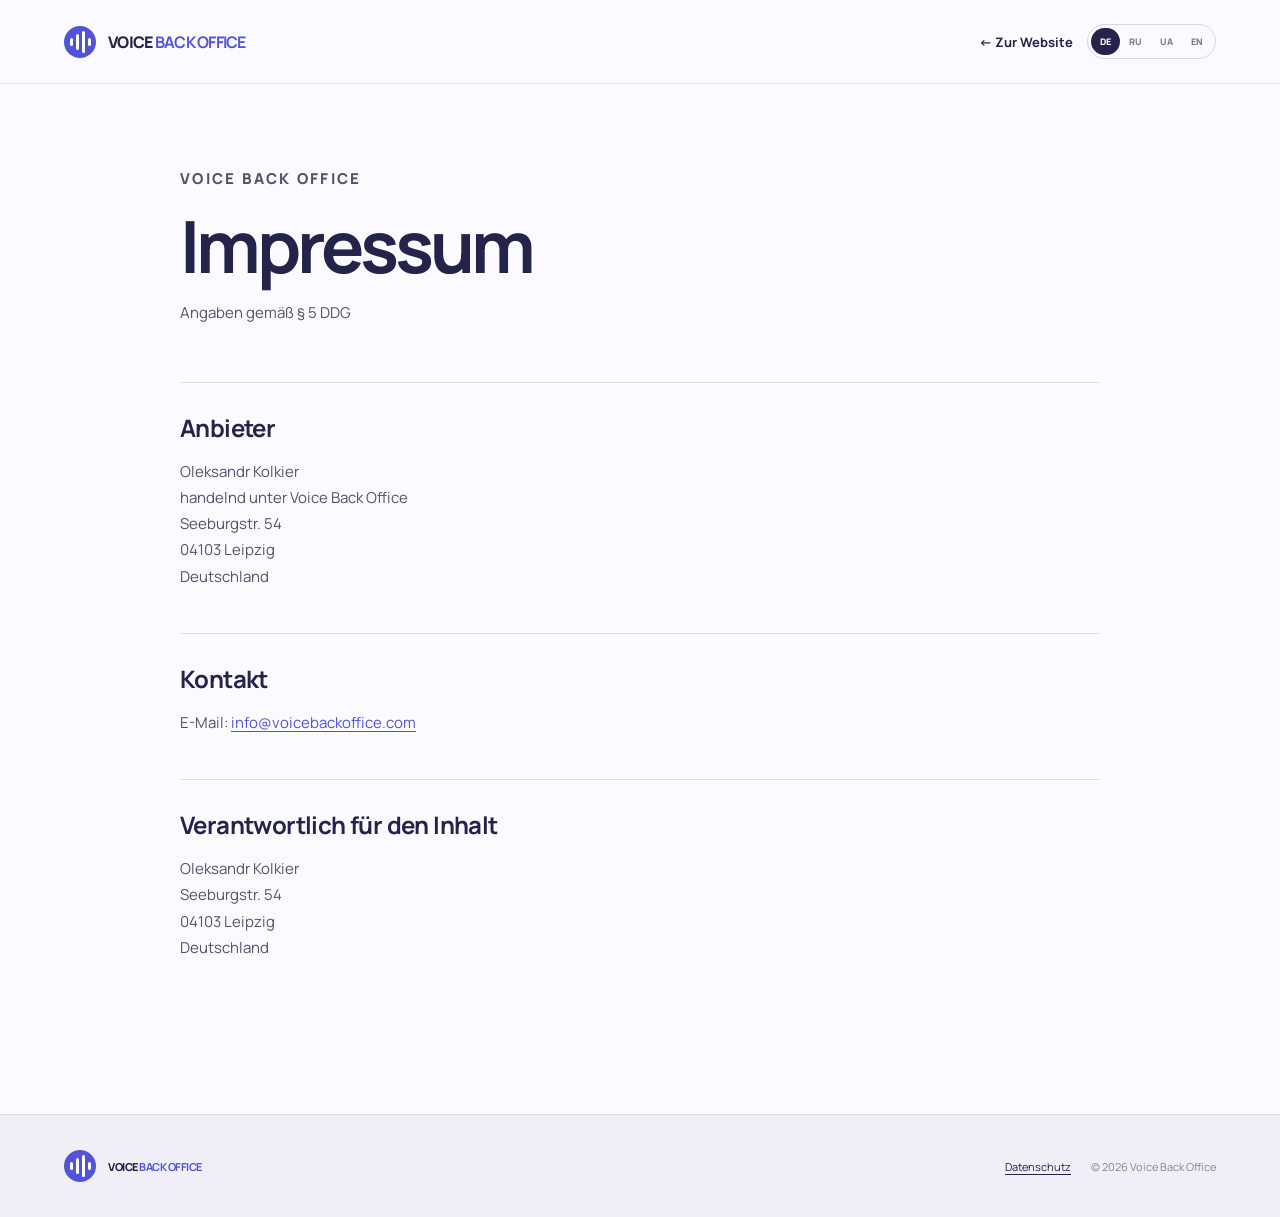
==== imprint.html @ 75370f2d "Add legal notice and owner address" ====
<!doctype html>
<html lang="de">
<head>
  <meta charset="UTF-8"><meta name="viewport" content="width=device-width, initial-scale=1.0">
  <meta name="description" content="Impressum von Voice Back Office"><title>Impressum — Voice Back Office</title>
  <link rel="stylesheet" href="styles.css"><link rel="stylesheet" href="language.css"><link rel="stylesheet" href="privacy.css">
</head>
<body class="privacy-page">
  <header class="header privacy-header"><a class="logo" href="index.html"><span class="logo-mark" aria-hidden="true"><i></i><i></i><i></i><i></i></span><span>VOICE <b>BACK OFFICE</b></span></a><div class="header-tools"><a class="privacy-back" href="index.html" data-copy="back">← Zur Website</a><nav class="language-switcher" aria-label="Sprache wählen"><button type="button" data-lang="de">DE</button><button type="button" data-lang="ru">RU</button><button type="button" data-lang="uk">UA</button><button type="button" data-lang="en">EN</button></nav></div></header>
  <main class="privacy-main">
    <article data-language="de">
      <p class="privacy-kicker">Voice Back Office</p><h1>Impressum</h1><p class="privacy-updated">Angaben gemäß § 5 DDG</p>
      <section><h2>Anbieter</h2><p>Oleksandr Kolkier<br>handelnd unter Voice Back Office<br>Seeburgstr. 54<br>04103 Leipzig<br>Deutschland</p></section>
      <section><h2>Kontakt</h2><p>E-Mail: <a href="mailto:info@voicebackoffice.com">info@voicebackoffice.com</a></p></section>
      <section><h2>Verantwortlich für den Inhalt</h2><p>Oleksandr Kolkier<br>Seeburgstr. 54<br>04103 Leipzig<br>Deutschland</p></section>
    </article>
    <article data-language="ru" hidden>
      <p class="privacy-kicker">Voice Back Office</p><h1>Выходные данные</h1><p class="privacy-updated">Информация о владельце сайта</p>
      <section><h2>Владелец</h2><p>Oleksandr Kolkier<br>работающий под названием Voice Back Office<br>Seeburgstr. 54<br>04103 Leipzig<br>Германия</p></section>
      <section><h2>Контакт</h2><p>Электронная почта: <a href="mailto:info@voicebackoffice.com">info@voicebackoffice.com</a></p></section>
      <section><h2>Ответственный за содержание</h2><p>Oleksandr Kolkier<br>Seeburgstr. 54<br>04103 Leipzig<br>Германия</p></section>
    </article>
    <article data-language="uk" hidden>
      <p class="privacy-kicker">Voice Back Office</p><h1>Вихідні дані</h1><p class="privacy-updated">Інформація про власника сайту</p>
      <section><h2>Власник</h2><p>Oleksandr Kolkier<br>який діє під назвою Voice Back Office<br>Seeburgstr. 54<br>04103 Leipzig<br>Німеччина</p></section>
      <section><h2>Контакт</h2><p>Електронна пошта: <a href="mailto:info@voicebackoffice.com">info@voicebackoffice.com</a></p></section>
      <section><h2>Відповідальний за зміст</h2><p>Oleksandr Kolkier<br>Seeburgstr. 54<br>04103 Leipzig<br>Німеччина</p></section>
    </article>
    <article data-language="en" hidden>
      <p class="privacy-kicker">Voice Back Office</p><h1>Legal notice</h1><p class="privacy-updated">Provider information</p>
      <section><h2>Provider</h2><p>Oleksandr Kolkier<br>trading as Voice Back Office<br>Seeburgstr. 54<br>04103 Leipzig<br>Germany</p></section>
      <section><h2>Contact</h2><p>Email: <a href="mailto:info@voicebackoffice.com">info@voicebackoffice.com</a></p></section>
      <section><h2>Responsible for content</h2><p>Oleksandr Kolkier<br>Seeburgstr. 54<br>04103 Leipzig<br>Germany</p></section>
    </article>
  </main>
  <footer><a class="logo" href="index.html"><span class="logo-mark"><i></i><i></i><i></i><i></i></span><span>VOICE <b>BACK OFFICE</b></span></a><nav class="footer-links"><a href="privacy.html?lang=de">Datenschutz</a><span>© 2026 Voice Back Office</span></nav></footer>
  <script src="imprint.js"></script>
</body>
</html>
---- styles.css ----
@font-face{font-family:Manrope;font-style:normal;font-weight:400;font-display:swap;src:url('assets/manrope-400.ttf') format('truetype')}@font-face{font-family:Manrope;font-style:normal;font-weight:500;font-display:swap;src:url('assets/manrope-500.ttf') format('truetype')}@font-face{font-family:Manrope;font-style:normal;font-weight:600;font-display:swap;src:url('assets/manrope-600.ttf') format('truetype')}@font-face{font-family:Manrope;font-style:normal;font-weight:700;font-display:swap;src:url('assets/manrope-700.ttf') format('truetype')}@font-face{font-family:Manrope;font-style:normal;font-weight:800;font-display:swap;src:url('assets/manrope-800.ttf') format('truetype')}:root{--ink:#101117;--paper:#f5f2ec;--lime:#caff3d;--violet:#7457ff;--muted:#686971;--line:rgba(16,17,23,.12)}
*{box-sizing:border-box}html{scroll-behavior:smooth}body{margin:0;font-family:Manrope,Arial,sans-serif;background:var(--paper);color:var(--ink)}a{color:inherit;text-decoration:none}.header{height:84px;padding:0 max(5vw,28px);display:flex;align-items:center;justify-content:space-between;background:#11121a;color:#fff;border-bottom:1px solid rgba(255,255,255,.1);position:relative;z-index:10}.logo{display:flex;align-items:center;gap:12px;font-weight:800;letter-spacing:-.03em}.logo b{color:var(--lime)}.logo-mark{width:32px;height:32px;display:flex;align-items:center;justify-content:center;gap:3px;background:var(--lime);border-radius:50%}.logo-mark i{display:block;width:3px;background:#11121a;border-radius:4px}.logo-mark i:nth-child(1),.logo-mark i:nth-child(4){height:8px}.logo-mark i:nth-child(2){height:16px}.logo-mark i:nth-child(3){height:22px}.header-cta{padding:11px 18px;border:1px solid rgba(255,255,255,.32);border-radius:100px;font-size:13px;font-weight:700}.header-cta span{color:var(--lime);margin-left:7px}.hero{min-height:720px;background:#11121a;color:#fff;padding:90px max(6vw,32px);display:grid;grid-template-columns:1.1fr .9fr;gap:8vw;align-items:center;position:relative;overflow:hidden}.hero-copy,.voice-card{position:relative;z-index:2}.eyebrow{display:flex;align-items:center;gap:10px;text-transform:uppercase;letter-spacing:.16em;font-size:11px;font-weight:800;color:#d6d6dc;margin-bottom:28px}.eyebrow span{width:8px;height:8px;background:var(--lime);border-radius:50%;box-shadow:0 0 16px var(--lime)}.eyebrow.dark{color:#6b6c72}.hero h1,.section h2,.demo h2{font-size:clamp(46px,5.2vw,78px);line-height:.99;letter-spacing:-.065em;margin:0;font-weight:700}.hero h1 em,.section h2 em,.demo h2 em{font-style:normal;color:var(--lime)}.hero-lead{font-size:18px;line-height:1.65;color:#b6b7bd;max-width:610px;margin:28px 0}.hero-actions{display:flex;align-items:center;gap:28px}.button{display:inline-flex;align-items:center;justify-content:space-between;gap:25px;padding:17px 21px;border-radius:6px;font:700 14px Manrope;border:0;cursor:pointer}.button-primary{background:var(--lime);color:#11121a;box-shadow:0 8px 30px rgba(202,255,61,.16)}.button span{font-size:20px}.text-link{font-size:13px;color:#d2d2d7;border-bottom:1px solid #606169;padding:10px 0}.text-link span{color:var(--lime);margin-left:7px}.hero-proof{display:flex;align-items:center;margin-top:48px}.avatars{display:flex;margin-right:15px}.avatars span{width:34px;height:34px;border-radius:50%;display:grid;place-items:center;background:#7457ff;border:2px solid #11121a;font-size:9px;font-weight:800;margin-left:-8px}.avatars span:first-child{margin:0;background:#eb896c}.avatars span:nth-child(2){background:#5ab7a5}.avatars span:nth-child(3){background:#eac65f}.avatars span:last-child{background:#2d2e38}.hero-proof p{font-size:10px;line-height:1.5;color:#909198;margin:0}.hero-proof b{font-size:11px;color:#fff}.hero-glow{position:absolute;border-radius:50%;filter:blur(110px);opacity:.22}.hero-glow.one{width:460px;height:460px;background:#7457ff;right:-120px;top:-100px}.hero-glow.two{width:220px;height:220px;background:#caff3d;left:35%;bottom:-180px}.voice-card{max-width:510px;justify-self:end;background:linear-gradient(145deg,rgba(255,255,255,.09),rgba(255,255,255,.025));border:1px solid rgba(255,255,255,.14);border-radius:22px;padding:26px 32px 28px;text-align:center;box-shadow:0 40px 90px rgba(0,0,0,.35);backdrop-filter:blur(20px)}.call-top{font-size:9px;letter-spacing:.15em;text-align:left;color:#a9aab1}.live-dot{display:inline-block;width:7px;height:7px;border-radius:50%;background:#ff5d5d;margin-right:7px;box-shadow:0 0 8px #ff5d5d}.call-time{float:right;color:#fff;letter-spacing:.08em}.assistant-orb{width:116px;height:116px;border-radius:50%;display:grid;place-items:center;margin:24px auto 16px;background:radial-gradient(circle,rgba(202,255,61,.3),rgba(116,87,255,.1) 50%,transparent 70%);animation:pulse 3s ease-in-out infinite}.orb-core{width:70px;height:70px;border-radius:50%;background:conic-gradient(from 30deg,var(--lime),#6dffbd,var(--violet),var(--lime));filter:saturate(1.2);box-shadow:0 0 35px rgba(202,255,61,.35)}.voice-card h2{font-size:18px;margin:0}.voice-card>p{font-size:11px;color:#8e8f97;margin:6px}.wave{height:48px;display:flex;align-items:center;justify-content:center;gap:5px;margin:12px 0}.wave i{width:3px;height:10px;background:var(--lime);border-radius:4px;animation:wave 1.2s ease-in-out infinite}.wave i:nth-child(3n){animation-delay:.2s;height:28px}.wave i:nth-child(4n){animation-delay:.4s;height:18px}.wave i:nth-child(5n){animation-delay:.1s;height:35px}.dialogue{background:rgba(255,255,255,.07);border-radius:9px;padding:14px;text-align:left;display:flex;gap:10px}.dialogue span{background:var(--lime);color:#11121a;width:24px;height:24px;display:grid;place-items:center;border-radius:50%;font-size:8px;font-weight:800;flex:0 0 auto}.dialogue p{font-size:11px;line-height:1.5;margin:0;color:#d7d7da}.call-stats{display:grid;grid-template-columns:repeat(3,1fr);gap:10px;margin-top:20px}.call-stats div{border-right:1px solid rgba(255,255,255,.1)}.call-stats div:last-child{border:0}.call-stats b,.call-stats small{display:block}.call-stats b{font-size:14px}.call-stats small{font-size:8px;color:#777984;margin-top:3px}.ticker{overflow:hidden;background:var(--lime);padding:15px 0;white-space:nowrap;font-size:11px;font-weight:800;text-transform:uppercase;letter-spacing:.12em}.ticker div{word-spacing:18px;min-width:max-content;animation:ticker 24s linear infinite}.ticker span{color:var(--violet)}.section{padding:110px max(6vw,32px)}.section-heading h2{font-size:clamp(38px,4.4vw,66px)}.section-heading h2 em{color:var(--violet)}.problems{background:#f5f2ec}.metrics{display:grid;grid-template-columns:repeat(3,1fr);border-top:1px solid var(--line);margin-top:70px}.metrics article{padding:40px 8vw 10px 0;border-right:1px solid var(--line)}.metrics article+article{padding-left:4vw}.metrics article:last-child{border-right:0}.metrics strong{font-size:56px;letter-spacing:-.06em}.metrics p{color:var(--muted);font-size:13px;line-height:1.7}.how{background:#fff}.centered{text-align:center;max-width:760px;margin:auto}.centered .eyebrow{justify-content:center}.centered>p{color:var(--muted);line-height:1.6}.steps{display:grid;grid-template-columns:repeat(3,1fr);gap:16px;margin-top:65px}.steps article{background:#f5f2ec;padding:28px;min-height:310px;position:relative;border-radius:4px}.step-num{font-size:10px;color:#85868d}.step-icon{width:64px;height:64px;border-radius:50%;background:#11121a;color:var(--lime);display:grid;place-items:center;font-size:26px;margin:45px 0 28px}.steps article:nth-child(2) .step-icon{background:var(--violet);color:#fff}.steps article:nth-child(3) .step-icon{background:var(--lime);color:#11121a}.steps h3{font-size:20px;margin:0 0 12px}.steps p{color:var(--muted);font-size:13px;line-height:1.65;margin:0}.demo{background:#15161d;color:#fff;display:grid;grid-template-columns:.85fr 1.15fr;gap:9vw;align-items:center}.demo h2{font-size:clamp(40px,4.8vw,68px)}.demo-copy>p{color:#a8a9b0;line-height:1.7;margin:25px 0}.demo ul{list-style:none;padding:0}.demo li{font-size:13px;margin:15px 0;color:#d7d7db}.demo li:before{content:'✓';display:inline-grid;place-items:center;width:20px;height:20px;border-radius:50%;background:rgba(202,255,61,.12);color:var(--lime);margin-right:10px}.demo-form{background:#fff;color:#11121a;padding:32px;border-radius:12px}.form-head{display:flex;align-items:flex-end;justify-content:space-between;border-bottom:1px solid var(--line);padding-bottom:22px;margin-bottom:24px}.form-head span{font-size:21px;font-weight:800}.form-head small{font-size:9px;color:#777}.demo-form label{display:block;font-size:10px;font-weight:800;text-transform:uppercase;letter-spacing:.08em;margin-bottom:18px}.demo-form input,.demo-form select{display:block;width:100%;height:50px;border:1px solid #dedee1;background:#f9f9fa;border-radius:4px;padding:0 14px;margin-top:8px;font:500 13px Manrope;outline:none}.demo-form input:focus,.demo-form select:focus{border-color:var(--violet);box-shadow:0 0 0 3px rgba(116,87,255,.1)}.form-row{display:grid;grid-template-columns:1fr 1fr;gap:14px}.consent{display:flex!important;align-items:center;text-transform:none!important;letter-spacing:0!important;color:#777}.consent input{width:16px;height:16px;margin:0 9px 0 0;accent-color:var(--violet)}.submit{width:100%}.form-status{font-size:11px;color:#d74848;margin:10px 0 0;min-height:16px}footer{padding:35px max(5vw,28px);display:flex;align-items:center;justify-content:space-between;background:#0e0f14;color:#fff;border-top:1px solid rgba(255,255,255,.1);font-size:11px}footer p,footer>span{color:#85868d}.success-modal{position:fixed;inset:0;background:rgba(4,5,8,.76);z-index:100;display:grid;place-items:center;padding:20px}.success-modal[hidden]{display:none}.success-card{max-width:420px;background:#fff;border-radius:14px;text-align:center;padding:42px;color:#11121a}.success-icon{width:58px;height:58px;background:var(--lime);border-radius:50%;display:grid;place-items:center;margin:auto;font-size:24px}.success-card h2{font-size:30px}.success-card p{color:var(--muted);line-height:1.6}.success-card button{border:0;background:#11121a;color:#fff;padding:13px 30px;border-radius:5px;font:700 13px Manrope;cursor:pointer}@keyframes wave{0%,100%{transform:scaleY(.45);opacity:.55}50%{transform:scaleY(1.3);opacity:1}}@keyframes pulse{50%{transform:scale(1.06)}}@keyframes ticker{to{transform:translateX(-40%)}}
@media(max-width:900px){.hero{grid-template-columns:1fr;padding-top:65px}.voice-card{justify-self:center;width:min(100%,510px)}.metrics,.steps{grid-template-columns:1fr}.metrics article,.metrics article+article{border-right:0;border-bottom:1px solid var(--line);padding:28px 0}.demo{grid-template-columns:1fr;gap:45px}.header-cta{font-size:0}.header-cta span{font-size:18px;margin:0}}
@media(max-width:560px){.header{height:70px}.hero{padding:56px 20px}.hero h1{font-size:43px}.hero-lead{font-size:15px}.hero-actions{align-items:stretch;flex-direction:column;gap:10px}.button{width:100%}.text-link{text-align:center}.voice-card{padding:20px 16px}.section{padding:78px 20px}.section-heading h2,.demo h2{font-size:40px}.steps article{min-height:280px}.form-row{grid-template-columns:1fr}.demo-form{padding:22px 18px}.form-head{align-items:flex-start;flex-direction:column;gap:7px}footer{align-items:flex-start;flex-direction:column;gap:12px}.metrics strong{font-size:48px}}
---- language.css ----
.header-tools {
  display: flex;
  align-items: center;
  gap: 14px;
}

.language-switcher {
  display: flex;
  padding: 3px;
  border: 1px solid rgba(255, 255, 255, .16);
  border-radius: 100px;
}

.language-switcher button {
  border: 0;
  background: transparent;
  color: #8f9098;
  border-radius: 100px;
  padding: 7px 9px;
  font: 800 9px Manrope, sans-serif;
  cursor: pointer;
}

.language-switcher button.active {
  background: var(--lime);
  color: #11121a;
}

.eyebrow [data-i18n] {
  width: auto;
  height: auto;
  background: none;
  border-radius: 0;
  box-shadow: none;
  line-height: 1.45;
}

.demo-form textarea {
  display: block;
  width: 100%;
  resize: vertical;
  min-height: 92px;
  border: 1px solid #dedee1;
  background: #f9f9fa;
  border-radius: 4px;
  padding: 13px 14px;
  margin-top: 8px;
  font: 500 13px Manrope, sans-serif;
  outline: none;
}

.demo-form textarea:focus {
  border-color: var(--violet);
  box-shadow: 0 0 0 3px rgba(116, 87, 255, .1);
}

.form-honey { display: none !important; }

.consent { align-items: flex-start; line-height: 1.45; }
.consent input { flex: 0 0 auto; margin-top: 1px; }
.consent a { color: var(--ink); text-decoration: underline; text-underline-offset: 2px; }
.footer-links { display: flex; align-items: center; gap: 20px; }
.footer-links a { text-decoration: underline; text-underline-offset: 3px; }
.footer-links span { color: #85868d; }

.task-options {
  border: 0;
  padding: 0;
  margin: 0 0 18px;
}

.task-options legend {
  margin-bottom: 10px;
  font-size: 10px;
  font-weight: 800;
  text-transform: uppercase;
  letter-spacing: .08em;
}

.task-options label {
  display: flex;
  align-items: center;
  min-height: 38px;
  margin: 0 0 7px;
  padding: 8px 11px;
  border: 1px solid #e1e1e4;
  border-radius: 5px;
  background: #f9f9fa;
  font-size: 11px;
  line-height: 1.35;
  text-transform: none;
  letter-spacing: 0;
  cursor: pointer;
}

.task-options label:has(input:checked) {
  border-color: var(--violet);
  background: rgba(116, 87, 255, .07);
}

.task-options input {
  width: 16px;
  height: 16px;
  flex: 0 0 auto;
  margin: 0 9px 0 0;
  accent-color: var(--violet);
}

@media (max-width: 560px) {
  .header { padding-inline: 20px; }
  .header-tools { gap: 7px; }
  .language-switcher button { padding: 6px 7px; }
  html[lang="de"] .hero h1 { font-size: 39px; }
  .footer-links { align-items: flex-start; flex-direction: column; gap: 9px; }
}

/* Voice Back Office — luminous indigo and raspberry pink */
:root {
  --ink: #24234a;
  --paper: #fbfaff;
  --lime: #5253d8;
  --violet: #e74d85;
  --muted: #6f7086;
  --line: rgba(36, 35, 74, .13);
}

body { background: #fbfaff; }

.header {
  background: rgba(251, 250, 255, .97);
  color: var(--ink);
  border-bottom-color: rgba(36, 35, 74, .1);
}

.logo { letter-spacing: -.045em; }
.logo b { color: var(--lime); }
.logo-mark { background: var(--lime); }
.logo-mark i { background: #fff; }

.language-switcher { border-color: rgba(36, 35, 74, .16); }
.language-switcher button { color: #79798e; }
.language-switcher button.active { background: var(--ink); color: #fff; }

.header-cta { border-color: rgba(36, 35, 74, .22); }
.header-cta span { color: var(--violet); }

.hero {
  background: #fbfaff;
  color: var(--ink);
}

.hero h1 em,
.section h2 em,
.demo h2 em { color: var(--violet); }

.hero-lead { color: var(--muted); }
.eyebrow { color: #74748c; }
.eyebrow span:first-child { background: var(--violet); box-shadow: 0 0 16px rgba(231, 77, 133, .34); }
.text-link { color: var(--ink); border-bottom-color: rgba(36, 35, 74, .28); }
.text-link span { color: var(--violet); }

.button-primary {
  background: var(--lime);
  color: #fff;
  box-shadow: 0 10px 30px rgba(82, 83, 216, .24);
}

.hero-proof b { color: var(--ink); }
.hero-proof p { color: var(--muted); }
.avatars span { border-color: #fff; }
.avatars span:first-child { background: #e74d85; color: #fff; }
.avatars span:nth-child(2) { background: #5253d8; color: #fff; }
.avatars span:nth-child(3) { background: #dddfff; color: #393a98; }
.avatars span:last-child { background: #f8dce8; color: #9f315b; }

.hero-glow.one { background: #e74d85; opacity: .13; }
.hero-glow.two { background: #5253d8; opacity: .13; }

.voice-card {
  background: #fffdfb;
  color: var(--ink);
  border-color: rgba(36, 35, 74, .13);
  box-shadow: 0 34px 80px rgba(57, 58, 152, .14);
}
.call-top { color: #73748b; }
.call-time { color: var(--ink); }
.assistant-orb { background: radial-gradient(circle, rgba(82,83,216,.2), rgba(231,77,133,.11) 52%, transparent 70%); }
.orb-core { background: conic-gradient(from 30deg, #5253d8, #9295ff, #e74d85, #5253d8); box-shadow: 0 0 35px rgba(82,83,216,.27); }
.wave i { background: var(--lime); }
.dialogue { background: #f3f2fa; }
.dialogue span { background: var(--violet); color: #fff; }
.dialogue p { color: #484864; }
.call-stats div { border-right-color: rgba(36,35,74,.1); }
.call-stats small { color: #7d7d91; }

.ticker { background: var(--lime); color: #fff; }
.ticker span { color: #ffc4da; }
.problems { background: #fbfaff; }
.how { background: #f3f2fa; }
.steps article { background: #fff; border: 1px solid rgba(36,35,74,.09); }
.step-icon { background: var(--ink); color: #fff; }
.steps article:nth-child(2) .step-icon { background: var(--violet); }
.steps article:nth-child(3) .step-icon { background: var(--lime); color: #fff; }

.demo { background: #fbfaff; color: var(--ink); border-top: 1px solid var(--line); }
.demo-copy > p { color: var(--muted); }
.demo li { color: #4b4b68; }
.demo li:before { background: rgba(82,83,216,.1); color: var(--lime); }
.demo-form { border: 1px solid rgba(36,35,74,.12); box-shadow: 0 26px 70px rgba(57,58,152,.1); }

footer {
  background: #f0eff8;
  color: var(--ink);
  border-top-color: rgba(36,35,74,.1);
}
---- privacy.css ----
.privacy-page{background:#fbfaff;color:var(--ink)}
.privacy-header{position:sticky;top:0}
.privacy-back{font-size:13px;font-weight:700;color:var(--ink)}
.privacy-main{width:min(920px,calc(100% - 40px));margin:0 auto;padding:82px 0 110px}
.privacy-main article[hidden]{display:none}
.privacy-kicker{text-transform:uppercase;letter-spacing:.15em;font-size:11px;font-weight:800;color:var(--violet);margin:0 0 18px}
.privacy-main h1{font-size:clamp(42px,6vw,72px);line-height:1;letter-spacing:-.055em;margin:0 0 18px}
.privacy-updated{color:var(--muted);margin:0 0 55px}
.privacy-summary{font-size:19px;line-height:1.7;padding:28px 30px;background:#f0eff8;border-left:4px solid var(--violet);border-radius:8px;margin-bottom:48px}
.privacy-main section{padding:28px 0;border-top:1px solid var(--line)}
.privacy-main h2{font-size:24px;letter-spacing:-.025em;margin:0 0 14px}
.privacy-main p,.privacy-main li{font-size:15px;line-height:1.75;color:#52536a}
.privacy-main a{color:var(--lime);text-decoration:underline;text-underline-offset:3px}
.privacy-note{padding:18px 20px;border:1px solid rgba(231,77,133,.25);background:#fff6f9;border-radius:8px}
@media(max-width:560px){.privacy-main{padding-top:55px}.privacy-summary{font-size:16px;padding:22px}.privacy-header .logo>span:last-child{display:none}}
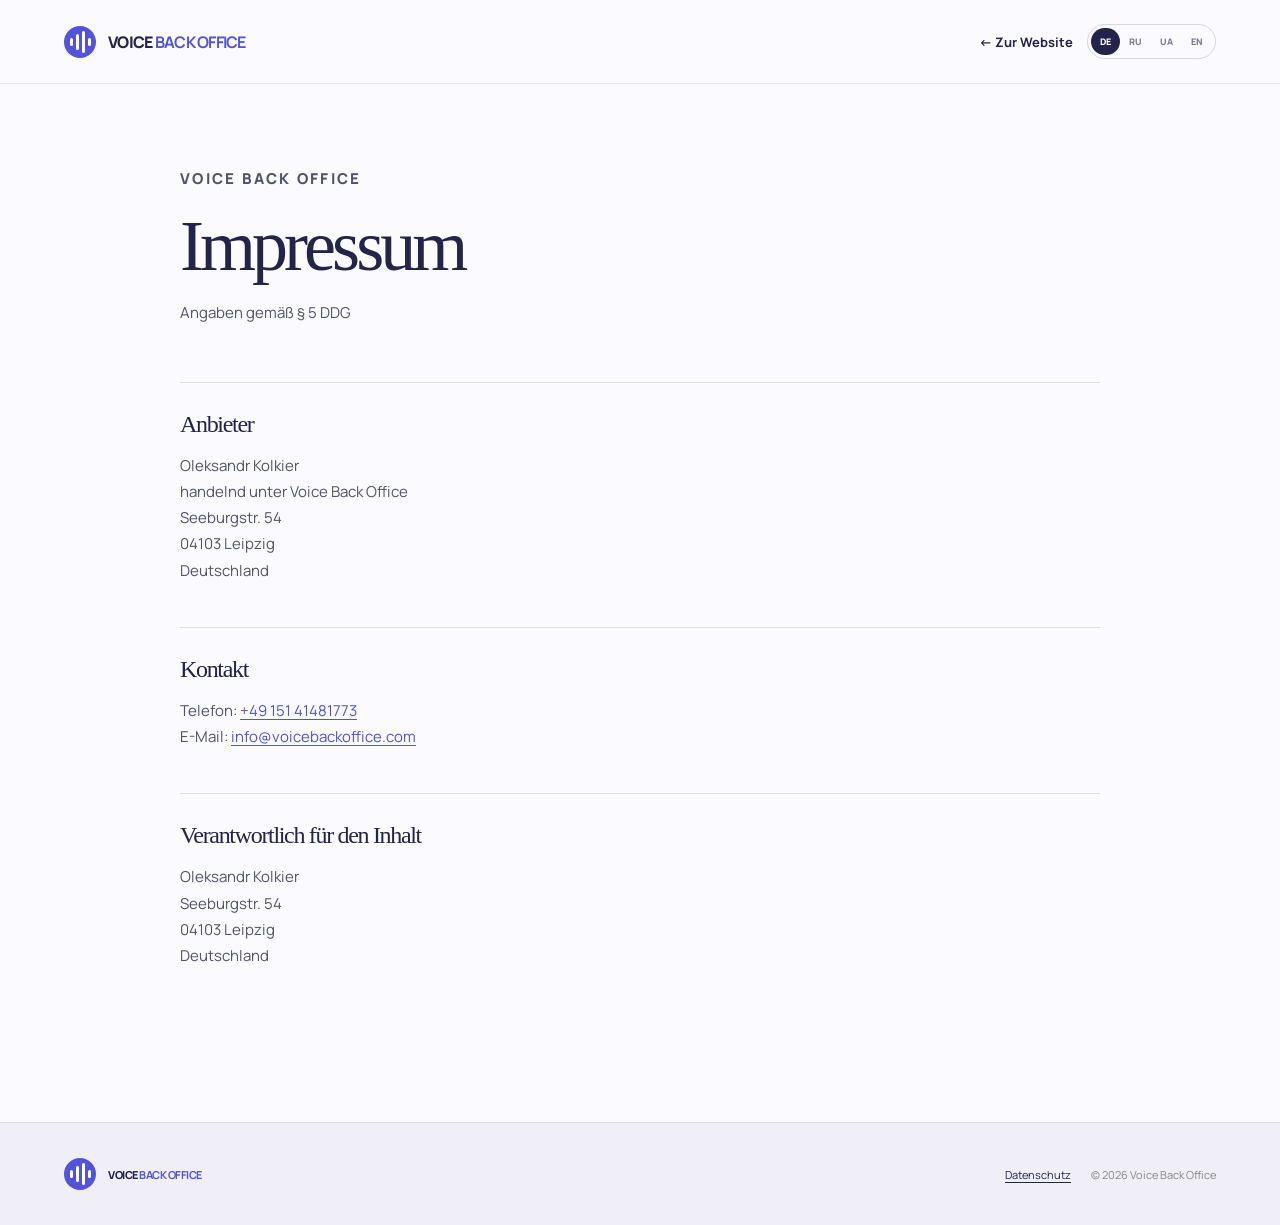
==== commit e4e47f04: "Add contact phone to legal notice" ====
--- a/imprint.html
+++ b/imprint.html
@@ -3,6 +3,7 @@
 <head>
   <meta charset="UTF-8"><meta name="viewport" content="width=device-width, initial-scale=1.0">
   <meta name="description" content="Impressum von Voice Back Office"><title>Impressum — Voice Back Office</title>
+  <link rel="icon" href="assets/favicon.svg" type="image/svg+xml">
   <link rel="stylesheet" href="styles.css"><link rel="stylesheet" href="language.css"><link rel="stylesheet" href="privacy.css">
 </head>
 <body class="privacy-page">
@@ -11,25 +12,25 @@
     <article data-language="de">
       <p class="privacy-kicker">Voice Back Office</p><h1>Impressum</h1><p class="privacy-updated">Angaben gemäß § 5 DDG</p>
       <section><h2>Anbieter</h2><p>Oleksandr Kolkier<br>handelnd unter Voice Back Office<br>Seeburgstr. 54<br>04103 Leipzig<br>Deutschland</p></section>
-      <section><h2>Kontakt</h2><p>E-Mail: <a href="mailto:info@voicebackoffice.com">info@voicebackoffice.com</a></p></section>
+      <section><h2>Kontakt</h2><p>Telefon: <a href="tel:+4915141481773">+49 151 41481773</a><br>E-Mail: <a href="mailto:info@voicebackoffice.com">info@voicebackoffice.com</a></p></section>
       <section><h2>Verantwortlich für den Inhalt</h2><p>Oleksandr Kolkier<br>Seeburgstr. 54<br>04103 Leipzig<br>Deutschland</p></section>
     </article>
     <article data-language="ru" hidden>
       <p class="privacy-kicker">Voice Back Office</p><h1>Выходные данные</h1><p class="privacy-updated">Информация о владельце сайта</p>
       <section><h2>Владелец</h2><p>Oleksandr Kolkier<br>работающий под названием Voice Back Office<br>Seeburgstr. 54<br>04103 Leipzig<br>Германия</p></section>
-      <section><h2>Контакт</h2><p>Электронная почта: <a href="mailto:info@voicebackoffice.com">info@voicebackoffice.com</a></p></section>
+      <section><h2>Контакт</h2><p>Телефон: <a href="tel:+4915141481773">+49 151 41481773</a><br>Электронная почта: <a href="mailto:info@voicebackoffice.com">info@voicebackoffice.com</a></p></section>
       <section><h2>Ответственный за содержание</h2><p>Oleksandr Kolkier<br>Seeburgstr. 54<br>04103 Leipzig<br>Германия</p></section>
     </article>
     <article data-language="uk" hidden>
       <p class="privacy-kicker">Voice Back Office</p><h1>Вихідні дані</h1><p class="privacy-updated">Інформація про власника сайту</p>
       <section><h2>Власник</h2><p>Oleksandr Kolkier<br>який діє під назвою Voice Back Office<br>Seeburgstr. 54<br>04103 Leipzig<br>Німеччина</p></section>
-      <section><h2>Контакт</h2><p>Електронна пошта: <a href="mailto:info@voicebackoffice.com">info@voicebackoffice.com</a></p></section>
+      <section><h2>Контакт</h2><p>Телефон: <a href="tel:+4915141481773">+49 151 41481773</a><br>Електронна пошта: <a href="mailto:info@voicebackoffice.com">info@voicebackoffice.com</a></p></section>
       <section><h2>Відповідальний за зміст</h2><p>Oleksandr Kolkier<br>Seeburgstr. 54<br>04103 Leipzig<br>Німеччина</p></section>
     </article>
     <article data-language="en" hidden>
       <p class="privacy-kicker">Voice Back Office</p><h1>Legal notice</h1><p class="privacy-updated">Provider information</p>
       <section><h2>Provider</h2><p>Oleksandr Kolkier<br>trading as Voice Back Office<br>Seeburgstr. 54<br>04103 Leipzig<br>Germany</p></section>
-      <section><h2>Contact</h2><p>Email: <a href="mailto:info@voicebackoffice.com">info@voicebackoffice.com</a></p></section>
+      <section><h2>Contact</h2><p>Phone: <a href="tel:+4915141481773">+49 151 41481773</a><br>Email: <a href="mailto:info@voicebackoffice.com">info@voicebackoffice.com</a></p></section>
       <section><h2>Responsible for content</h2><p>Oleksandr Kolkier<br>Seeburgstr. 54<br>04103 Leipzig<br>Germany</p></section>
     </article>
   </main>
--- a/styles.css
+++ b/styles.css
@@ -1,4 +1,13 @@
-@font-face{font-family:Manrope;font-style:normal;font-weight:400;font-display:swap;src:url('assets/manrope-400.ttf') format('truetype')}@font-face{font-family:Manrope;font-style:normal;font-weight:500;font-display:swap;src:url('assets/manrope-500.ttf') format('truetype')}@font-face{font-family:Manrope;font-style:normal;font-weight:600;font-display:swap;src:url('assets/manrope-600.ttf') format('truetype')}@font-face{font-family:Manrope;font-style:normal;font-weight:700;font-display:swap;src:url('assets/manrope-700.ttf') format('truetype')}@font-face{font-family:Manrope;font-style:normal;font-weight:800;font-display:swap;src:url('assets/manrope-800.ttf') format('truetype')}:root{--ink:#101117;--paper:#f5f2ec;--lime:#caff3d;--violet:#7457ff;--muted:#686971;--line:rgba(16,17,23,.12)}
+@font-face{font-family:Manrope;font-style:normal;font-weight:400;font-display:swap;src:url('assets/manrope-400.ttf') format('truetype')}@font-face{font-family:Manrope;font-style:normal;font-weight:500;font-display:swap;src:url('assets/manrope-500.ttf') format('truetype')}@font-face{font-family:Manrope;font-style:normal;font-weight:600;font-display:swap;src:url('assets/manrope-600.ttf') format('truetype')}@font-face{font-family:Manrope;font-style:normal;font-weight:700;font-display:swap;src:url('assets/manrope-700.ttf') format('truetype')}@font-face{font-family:Manrope;font-style:normal;font-weight:800;font-display:swap;src:url('assets/manrope-800.ttf') format('truetype')}:root{--ink:#171526;--paper:#f8f5f2;--lime:#ef5b8d;--violet:#6256d8;--muted:#6b6875;--line:rgba(23,21,38,.12)}
 *{box-sizing:border-box}html{scroll-behavior:smooth}body{margin:0;font-family:Manrope,Arial,sans-serif;background:var(--paper);color:var(--ink)}a{color:inherit;text-decoration:none}.header{height:84px;padding:0 max(5vw,28px);display:flex;align-items:center;justify-content:space-between;background:#11121a;color:#fff;border-bottom:1px solid rgba(255,255,255,.1);position:relative;z-index:10}.logo{display:flex;align-items:center;gap:12px;font-weight:800;letter-spacing:-.03em}.logo b{color:var(--lime)}.logo-mark{width:32px;height:32px;display:flex;align-items:center;justify-content:center;gap:3px;background:var(--lime);border-radius:50%}.logo-mark i{display:block;width:3px;background:#11121a;border-radius:4px}.logo-mark i:nth-child(1),.logo-mark i:nth-child(4){height:8px}.logo-mark i:nth-child(2){height:16px}.logo-mark i:nth-child(3){height:22px}.header-cta{padding:11px 18px;border:1px solid rgba(255,255,255,.32);border-radius:100px;font-size:13px;font-weight:700}.header-cta span{color:var(--lime);margin-left:7px}.hero{min-height:720px;background:#11121a;color:#fff;padding:90px max(6vw,32px);display:grid;grid-template-columns:1.1fr .9fr;gap:8vw;align-items:center;position:relative;overflow:hidden}.hero-copy,.voice-card{position:relative;z-index:2}.eyebrow{display:flex;align-items:center;gap:10px;text-transform:uppercase;letter-spacing:.16em;font-size:11px;font-weight:800;color:#d6d6dc;margin-bottom:28px}.eyebrow span{width:8px;height:8px;background:var(--lime);border-radius:50%;box-shadow:0 0 16px var(--lime)}.eyebrow.dark{color:#6b6c72}.hero h1,.section h2,.demo h2{font-size:clamp(46px,5.2vw,78px);line-height:.99;letter-spacing:-.065em;margin:0;font-weight:700}.hero h1 em,.section h2 em,.demo h2 em{font-style:normal;color:var(--lime)}.hero-lead{font-size:18px;line-height:1.65;color:#b6b7bd;max-width:610px;margin:28px 0}.hero-actions{display:flex;align-items:center;gap:28px}.button{display:inline-flex;align-items:center;justify-content:space-between;gap:25px;padding:17px 21px;border-radius:6px;font:700 14px Manrope;border:0;cursor:pointer}.button-primary{background:var(--lime);color:#11121a;box-shadow:0 8px 30px rgba(202,255,61,.16)}.button span{font-size:20px}.text-link{font-size:13px;color:#d2d2d7;border-bottom:1px solid #606169;padding:10px 0}.text-link span{color:var(--lime);margin-left:7px}.hero-proof{display:flex;align-items:center;margin-top:48px}.avatars{display:flex;margin-right:15px}.avatars span{width:34px;height:34px;border-radius:50%;display:grid;place-items:center;background:#7457ff;border:2px solid #11121a;font-size:9px;font-weight:800;margin-left:-8px}.avatars span:first-child{margin:0;background:#eb896c}.avatars span:nth-child(2){background:#5ab7a5}.avatars span:nth-child(3){background:#eac65f}.avatars span:last-child{background:#2d2e38}.hero-proof p{font-size:10px;line-height:1.5;color:#909198;margin:0}.hero-proof b{font-size:11px;color:#fff}.hero-glow{position:absolute;border-radius:50%;filter:blur(110px);opacity:.22}.hero-glow.one{width:460px;height:460px;background:#7457ff;right:-120px;top:-100px}.hero-glow.two{width:220px;height:220px;background:#caff3d;left:35%;bottom:-180px}.voice-card{max-width:510px;justify-self:end;background:linear-gradient(145deg,rgba(255,255,255,.09),rgba(255,255,255,.025));border:1px solid rgba(255,255,255,.14);border-radius:22px;padding:26px 32px 28px;text-align:center;box-shadow:0 40px 90px rgba(0,0,0,.35);backdrop-filter:blur(20px)}.call-top{font-size:9px;letter-spacing:.15em;text-align:left;color:#a9aab1}.live-dot{display:inline-block;width:7px;height:7px;border-radius:50%;background:#ff5d5d;margin-right:7px;box-shadow:0 0 8px #ff5d5d}.call-time{float:right;color:#fff;letter-spacing:.08em}.assistant-orb{width:116px;height:116px;border-radius:50%;display:grid;place-items:center;margin:24px auto 16px;background:radial-gradient(circle,rgba(202,255,61,.3),rgba(116,87,255,.1) 50%,transparent 70%);animation:pulse 3s ease-in-out infinite}.orb-core{width:70px;height:70px;border-radius:50%;background:conic-gradient(from 30deg,var(--lime),#6dffbd,var(--violet),var(--lime));filter:saturate(1.2);box-shadow:0 0 35px rgba(202,255,61,.35)}.voice-card h2{font-size:18px;margin:0}.voice-card>p{font-size:11px;color:#8e8f97;margin:6px}.wave{height:48px;display:flex;align-items:center;justify-content:center;gap:5px;margin:12px 0}.wave i{width:3px;height:10px;background:var(--lime);border-radius:4px;animation:wave 1.2s ease-in-out infinite}.wave i:nth-child(3n){animation-delay:.2s;height:28px}.wave i:nth-child(4n){animation-delay:.4s;height:18px}.wave i:nth-child(5n){animation-delay:.1s;height:35px}.dialogue{background:rgba(255,255,255,.07);border-radius:9px;padding:14px;text-align:left;display:flex;gap:10px}.dialogue span{background:var(--lime);color:#11121a;width:24px;height:24px;display:grid;place-items:center;border-radius:50%;font-size:8px;font-weight:800;flex:0 0 auto}.dialogue p{font-size:11px;line-height:1.5;margin:0;color:#d7d7da}.call-stats{display:grid;grid-template-columns:repeat(3,1fr);gap:10px;margin-top:20px}.call-stats div{border-right:1px solid rgba(255,255,255,.1)}.call-stats div:last-child{border:0}.call-stats b,.call-stats small{display:block}.call-stats b{font-size:14px}.call-stats small{font-size:8px;color:#777984;margin-top:3px}.ticker{overflow:hidden;background:var(--lime);padding:15px 0;white-space:nowrap;font-size:11px;font-weight:800;text-transform:uppercase;letter-spacing:.12em}.ticker div{word-spacing:18px;min-width:max-content;animation:ticker 24s linear infinite}.ticker span{color:var(--violet)}.section{padding:110px max(6vw,32px)}.section-heading h2{font-size:clamp(38px,4.4vw,66px)}.section-heading h2 em{color:var(--violet)}.problems{background:#f5f2ec}.metrics{display:grid;grid-template-columns:repeat(3,1fr);border-top:1px solid var(--line);margin-top:70px}.metrics article{padding:40px 8vw 10px 0;border-right:1px solid var(--line)}.metrics article+article{padding-left:4vw}.metrics article:last-child{border-right:0}.metrics strong{font-size:56px;letter-spacing:-.06em}.metrics p{color:var(--muted);font-size:13px;line-height:1.7}.how{background:#fff}.centered{text-align:center;max-width:760px;margin:auto}.centered .eyebrow{justify-content:center}.centered>p{color:var(--muted);line-height:1.6}.steps{display:grid;grid-template-columns:repeat(3,1fr);gap:16px;margin-top:65px}.steps article{background:#f5f2ec;padding:28px;min-height:310px;position:relative;border-radius:4px}.step-num{font-size:10px;color:#85868d}.step-icon{width:64px;height:64px;border-radius:50%;background:#11121a;color:var(--lime);display:grid;place-items:center;font-size:26px;margin:45px 0 28px}.steps article:nth-child(2) .step-icon{background:var(--violet);color:#fff}.steps article:nth-child(3) .step-icon{background:var(--lime);color:#11121a}.steps h3{font-size:20px;margin:0 0 12px}.steps p{color:var(--muted);font-size:13px;line-height:1.65;margin:0}.demo{background:#15161d;color:#fff;display:grid;grid-template-columns:.85fr 1.15fr;gap:9vw;align-items:center}.demo h2{font-size:clamp(40px,4.8vw,68px)}.demo-copy>p{color:#a8a9b0;line-height:1.7;margin:25px 0}.demo ul{list-style:none;padding:0}.demo li{font-size:13px;margin:15px 0;color:#d7d7db}.demo li:before{content:'✓';display:inline-grid;place-items:center;width:20px;height:20px;border-radius:50%;background:rgba(202,255,61,.12);color:var(--lime);margin-right:10px}.demo-form{background:#fff;color:#11121a;padding:32px;border-radius:12px}.form-head{display:flex;align-items:flex-end;justify-content:space-between;border-bottom:1px solid var(--line);padding-bottom:22px;margin-bottom:24px}.form-head span{font-size:21px;font-weight:800}.form-head small{font-size:9px;color:#777}.demo-form label{display:block;font-size:10px;font-weight:800;text-transform:uppercase;letter-spacing:.08em;margin-bottom:18px}.demo-form input,.demo-form select{display:block;width:100%;height:50px;border:1px solid #dedee1;background:#f9f9fa;border-radius:4px;padding:0 14px;margin-top:8px;font:500 13px Manrope;outline:none}.demo-form input:focus,.demo-form select:focus{border-color:var(--violet);box-shadow:0 0 0 3px rgba(116,87,255,.1)}.form-row{display:grid;grid-template-columns:1fr 1fr;gap:14px}.consent{display:flex!important;align-items:center;text-transform:none!important;letter-spacing:0!important;color:#777}.consent input{width:16px;height:16px;margin:0 9px 0 0;accent-color:var(--violet)}.submit{width:100%}.form-status{font-size:11px;color:#d74848;margin:10px 0 0;min-height:16px}footer{padding:35px max(5vw,28px);display:flex;align-items:center;justify-content:space-between;background:#0e0f14;color:#fff;border-top:1px solid rgba(255,255,255,.1);font-size:11px}footer p,footer>span{color:#85868d}.success-modal{position:fixed;inset:0;background:rgba(4,5,8,.76);z-index:100;display:grid;place-items:center;padding:20px}.success-modal[hidden]{display:none}.success-card{max-width:420px;background:#fff;border-radius:14px;text-align:center;padding:42px;color:#11121a}.success-icon{width:58px;height:58px;background:var(--lime);border-radius:50%;display:grid;place-items:center;margin:auto;font-size:24px}.success-card h2{font-size:30px}.success-card p{color:var(--muted);line-height:1.6}.success-card button{border:0;background:#11121a;color:#fff;padding:13px 30px;border-radius:5px;font:700 13px Manrope;cursor:pointer}@keyframes wave{0%,100%{transform:scaleY(.45);opacity:.55}50%{transform:scaleY(1.3);opacity:1}}@keyframes pulse{50%{transform:scale(1.06)}}@keyframes ticker{to{transform:translateX(-40%)}}
 @media(max-width:900px){.hero{grid-template-columns:1fr;padding-top:65px}.voice-card{justify-self:center;width:min(100%,510px)}.metrics,.steps{grid-template-columns:1fr}.metrics article,.metrics article+article{border-right:0;border-bottom:1px solid var(--line);padding:28px 0}.demo{grid-template-columns:1fr;gap:45px}.header-cta{font-size:0}.header-cta span{font-size:18px;margin:0}}
 @media(max-width:560px){.header{height:70px}.hero{padding:56px 20px}.hero h1{font-size:43px}.hero-lead{font-size:15px}.hero-actions{align-items:stretch;flex-direction:column;gap:10px}.button{width:100%}.text-link{text-align:center}.voice-card{padding:20px 16px}.section{padding:78px 20px}.section-heading h2,.demo h2{font-size:40px}.steps article{min-height:280px}.form-row{grid-template-columns:1fr}.demo-form{padding:22px 18px}.form-head{align-items:flex-start;flex-direction:column;gap:7px}footer{align-items:flex-start;flex-direction:column;gap:12px}.metrics strong{font-size:48px}}
+
+/* 2026 premium editorial redesign */
+body{background:#f8f5f2}main{display:flex;flex-direction:column}.hero{order:1}.ticker{order:2}.industries{order:3}.problems{order:4}.how{order:5}.platform{order:6}.launch{order:7}.operations{order:8}.demo{order:9}.partners{order:10}h1,h2{font-family:Georgia,'Times New Roman',serif;font-weight:400!important;letter-spacing:-.055em!important}.hero h1 em,.section h2 em,.demo h2 em{font-style:italic;font-weight:400}.header{background:rgba(20,18,34,.96);backdrop-filter:blur(18px);position:sticky;top:0}.main-nav{display:flex;gap:28px;margin-left:auto;margin-right:32px}.main-nav a{font-size:11px;color:#c9c6d4;transition:.2s}.main-nav a:hover{color:#fff}.header-tools{display:flex;align-items:center;gap:18px}.logo b{color:#f17aa1}.logo-mark{background:linear-gradient(135deg,#6256d8,#ef5b8d)}.logo-mark i{background:#fff}.hero{background:radial-gradient(circle at 88% 15%,rgba(98,86,216,.3),transparent 35%),linear-gradient(145deg,#151322,#20172b 65%,#151322);padding-top:104px}.button-primary{background:linear-gradient(135deg,#f47da4,#e94d82);color:#fff;box-shadow:0 12px 34px rgba(239,91,141,.25)}.ticker{color:#fff;background:linear-gradient(90deg,#6256d8,#8c4fbd,#ef5b8d)}.ticker span{color:#fff}.assistant-orb{background:radial-gradient(circle,rgba(239,91,141,.3),rgba(98,86,216,.12) 52%,transparent 70%)}.orb-core{background:conic-gradient(from 30deg,#ef5b8d,#f4a2bd,#6256d8,#ef5b8d);box-shadow:0 0 36px rgba(239,91,141,.36)}.wave i,.dialogue span{background:#ef5b8d;color:#fff}.eyebrow span{background:#ef5b8d;box-shadow:0 0 16px rgba(239,91,141,.7)}
+.platform{background:#fff}.platform-heading{display:grid;grid-template-columns:1.4fr .6fr;gap:10vw;align-items:end}.platform-heading>p{font-size:16px;line-height:1.8;color:var(--muted);margin:0 0 5px}.integration-board{display:grid;grid-template-columns:repeat(4,1fr);border-top:1px solid var(--line);border-left:1px solid var(--line);margin-top:70px}.integration-board article{min-height:260px;padding:30px 26px;border-right:1px solid var(--line);border-bottom:1px solid var(--line);transition:.25s}.integration-board article:hover{background:#f5f0f7;transform:translateY(-4px)}.integration-board span,.partner-options>article>span{font-size:10px;color:#9a96a3}.integration-board h3{font-size:19px;margin:72px 0 12px}.integration-board p,.integration-note{color:var(--muted);font-size:13px;line-height:1.65}.integration-note{text-align:right;margin-top:18px}
+.launch{background:#1a1728;color:#fff;display:grid;grid-template-columns:.9fr 1.1fr;gap:10vw}.launch-intro>p{color:#b5b1c0;line-height:1.75;max-width:540px;margin:28px 0}.button-light{background:#fff;color:#1a1728;margin-top:14px}.launch-timeline article{display:grid;grid-template-columns:55px 1fr;gap:22px;padding:30px 0;border-top:1px solid rgba(255,255,255,.15)}.launch-timeline article:last-child{border-bottom:1px solid rgba(255,255,255,.15)}.launch-timeline b{color:#f17aa1;font-size:11px}.launch-timeline h3{font-size:20px;margin:0 0 10px}.launch-timeline p{font-size:13px;line-height:1.65;color:#aaa6b5;margin:0}
+.operations{background:#eee9ef;display:grid;grid-template-columns:1fr 1fr;gap:18px}.operations-card,.operations-grid article{background:#fff;border-radius:18px;padding:42px}.operations-main{display:flex;flex-direction:column;justify-content:flex-end;min-height:550px;background:linear-gradient(150deg,#fff 30%,#f3e6ee)}.operations-main p{color:var(--muted);line-height:1.75;max-width:580px}.operations-grid{display:grid;gap:18px}.operations-grid article{min-height:170px;display:grid;grid-template-columns:58px 1fr;column-gap:18px}.operations-grid .feature-symbol{grid-row:1/3;width:52px;height:52px;border-radius:50%;display:grid;place-items:center;background:#ede9fa;color:#6256d8;font-size:22px}.operations-grid h3{font-size:18px;margin:4px 0 8px}.operations-grid p{color:var(--muted);font-size:13px;line-height:1.6;margin:0}
+.partners{background:linear-gradient(145deg,#5c4fce,#814eb7 58%,#d64f86);color:#fff;display:grid;grid-template-columns:1fr 1fr;gap:10vw}.partner-copy p{color:#e4dff0;line-height:1.75;max-width:600px}.partner-options article{padding:24px 0;border-top:1px solid rgba(255,255,255,.25)}.partner-options h3{font-size:18px;margin:7px 0}.partner-options p{font-size:12px;line-height:1.6;color:#ded8e9;margin:0}.partner-button{background:#fff;color:#332d69;width:100%;margin-top:26px}.footer-links{display:flex;align-items:center;gap:18px}.demo-form input,.demo-form textarea,.demo-form select{color:#171526!important;caret-color:#6256d8}.demo-form textarea{display:block;width:100%;border:1px solid #dedee1;background:#f9f9fa;border-radius:4px;padding:14px;margin-top:8px;font:500 13px Manrope;outline:none}.demo-form input::placeholder,.demo-form textarea::placeholder{color:#8b8991;opacity:1}
+@media(max-width:1050px){.main-nav{display:none}.platform-heading,.launch,.operations,.partners{grid-template-columns:1fr}.integration-board{grid-template-columns:repeat(2,1fr)}}
+@media(max-width:560px){.integration-board{grid-template-columns:1fr}.platform-heading{display:block}.integration-board article{min-height:210px}.integration-board h3{margin-top:45px}.operations-card,.operations-grid article{padding:26px}.operations-main{min-height:420px}.partners{gap:45px}.language-switcher{display:none}}
--- a/language.css
+++ b/language.css
@@ -46,8 +46,43 @@
   padding: 13px 14px;
   margin-top: 8px;
   font: 500 13px Manrope, sans-serif;
+  color: #24233b;
+  -webkit-text-fill-color: #24233b;
+  caret-color: var(--lime);
   outline: none;
 }
+
+.demo-form input,
+.demo-form select {
+  color: #24233b;
+  -webkit-text-fill-color: #24233b;
+  caret-color: var(--lime);
+}
+
+.demo-form input::placeholder,
+.demo-form textarea::placeholder {
+  color: #85859a;
+  -webkit-text-fill-color: #85859a;
+  opacity: 1;
+}
+
+.demo-form select option { color: #24233b; background: #fff; }
+
+.voice-demo-action { margin-top: 30px; }
+.voice-demo-label { display: flex; align-items: center; gap: 8px; margin: 0 0 11px; color: #d7d8e1; font-size: 9px; letter-spacing: .13em; }
+.voice-demo-label span { width: 7px; height: 7px; border-radius: 50%; background: var(--violet); box-shadow: 0 0 13px rgba(231, 77, 133, .8); }
+.voice-demo-button {
+  width: 100%;
+  max-width: 440px;
+  color: #fff;
+  background: linear-gradient(110deg, var(--lime), #6f52df 58%, var(--violet));
+  box-shadow: 0 14px 34px rgba(82, 83, 216, .28);
+}
+.voice-demo-button:hover { transform: translateY(-1px); }
+.voice-demo-button:disabled { cursor: wait; opacity: .72; }
+.voice-demo-button span { color: #fff; }
+.voice-demo-note { max-width: 440px; margin: 10px 0 0; color: #8f9098; font-size: 10px; line-height: 1.55; }
+.voice-demo-status { min-height: 18px; max-width: 440px; margin: 7px 0 0; color: #f2a9c2; font-size: 11px; }
 
 .demo-form textarea:focus {
   border-color: var(--violet);
@@ -195,6 +230,20 @@
 
 .ticker { background: var(--lime); color: #fff; }
 .ticker span { color: #ffc4da; }
+.industries { background: #fff; }
+.industries-heading { display: grid; grid-template-columns: 1.05fr .95fr; column-gap: 8vw; align-items: end; }
+.industries-heading .eyebrow { grid-column: 1 / -1; }
+.industries-heading h2 { font-size: clamp(38px, 4.4vw, 66px); }
+.industries-heading > p { max-width: 560px; margin: 0 0 7px; color: var(--muted); font-size: 14px; line-height: 1.75; }
+.industry-grid { display: grid; grid-template-columns: repeat(4, 1fr); gap: 12px; margin-top: 58px; }
+.industry-card { min-height: 250px; padding: 24px; display: flex; flex-direction: column; position: relative; overflow: hidden; background: #f7f6fc; border: 1px solid rgba(36,35,74,.09); border-radius: 9px; transition: transform .2s ease, box-shadow .2s ease, border-color .2s ease; }
+.industry-card:hover { transform: translateY(-4px); border-color: rgba(82,83,216,.28); box-shadow: 0 20px 38px rgba(57,58,152,.11); }
+.industry-card:nth-child(2n) { background: #fdf7fa; }
+.industry-icon { width: 42px; height: 42px; display: grid; place-items: center; border-radius: 50%; background: var(--lime); color: #fff; font-size: 17px; }
+.industry-card:nth-child(2n) .industry-icon { background: var(--violet); }
+.industry-card h3 { margin: 32px 0 10px; font-size: 18px; letter-spacing: -.03em; }
+.industry-card p { margin: 0; color: var(--muted); font-size: 12px; line-height: 1.6; }
+.industry-card b { margin-top: auto; padding-top: 18px; color: var(--violet); font-size: 18px; }
 .problems { background: #fbfaff; }
 .how { background: #f3f2fa; }
 .steps article { background: #fff; border: 1px solid rgba(36,35,74,.09); }
@@ -208,6 +257,16 @@
 .demo li:before { background: rgba(82,83,216,.1); color: var(--lime); }
 .demo-form { border: 1px solid rgba(36,35,74,.12); box-shadow: 0 26px 70px rgba(57,58,152,.1); }
 
+@media (max-width: 1000px) {
+  .industries-heading { grid-template-columns: 1fr; gap: 20px; }
+  .industry-grid { grid-template-columns: repeat(2, 1fr); }
+}
+
+@media (max-width: 560px) {
+  .industry-grid { grid-template-columns: 1fr; margin-top: 38px; }
+  .industry-card { min-height: 215px; }
+}
+
 footer {
   background: #f0eff8;
   color: var(--ink);
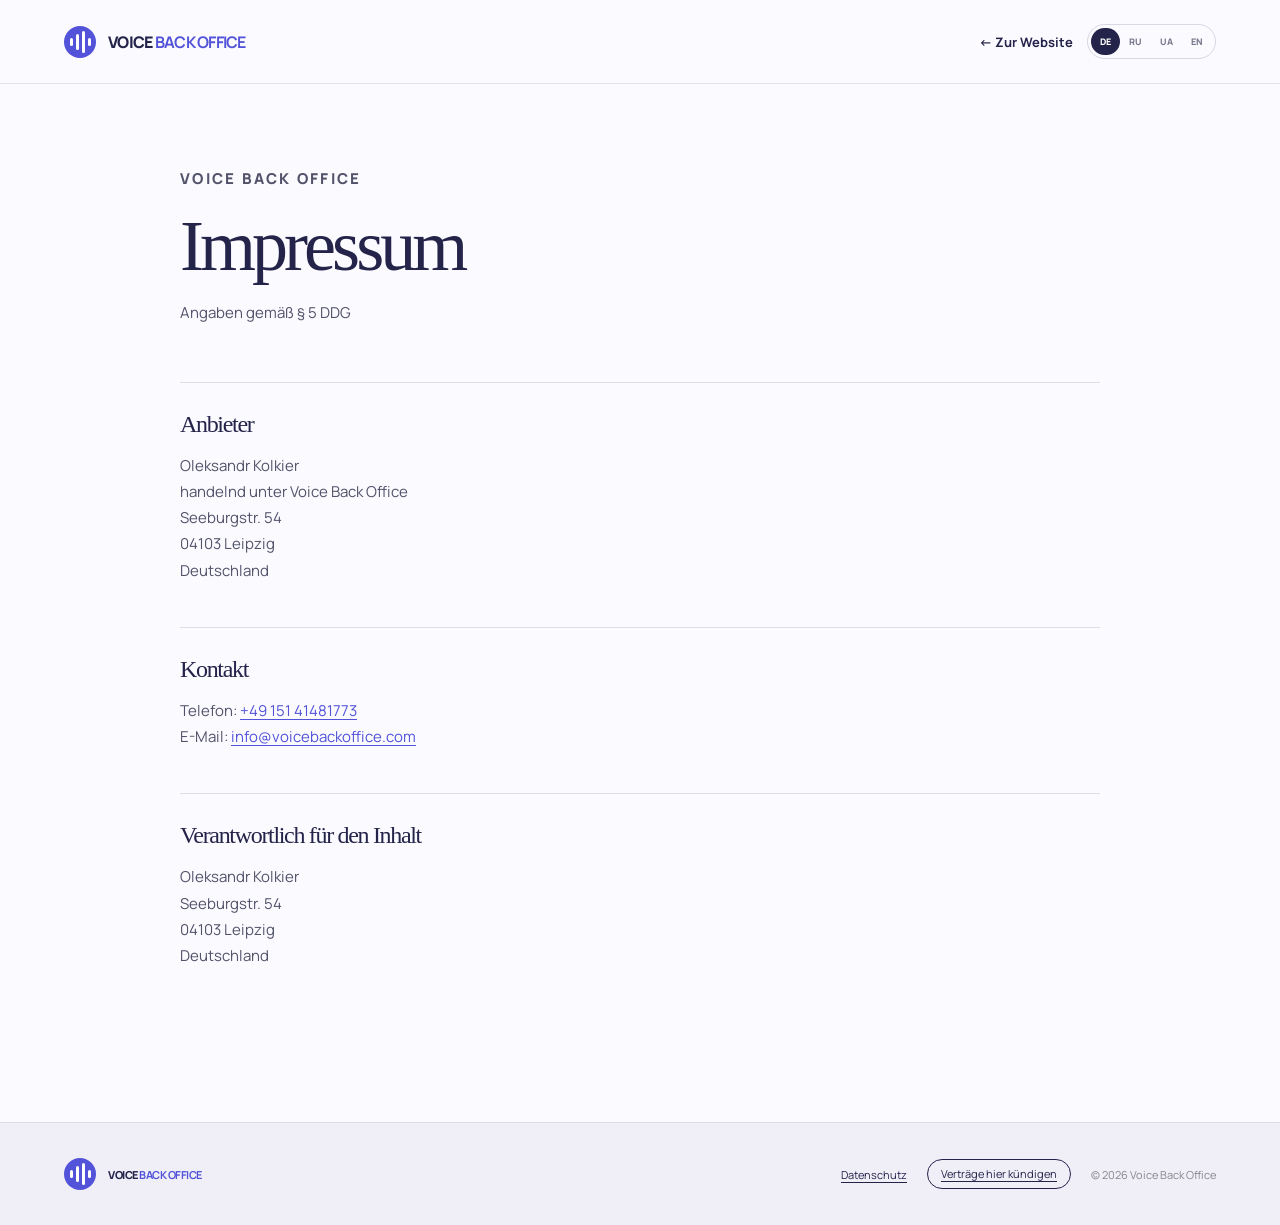
==== commit e29b5588: "Expand privacy disclosures and add cancellation contact" ====
--- a/imprint.html
+++ b/imprint.html
@@ -34,7 +34,7 @@
       <section><h2>Responsible for content</h2><p>Oleksandr Kolkier<br>Seeburgstr. 54<br>04103 Leipzig<br>Germany</p></section>
     </article>
   </main>
-  <footer><a class="logo" href="index.html"><span class="logo-mark"><i></i><i></i><i></i><i></i></span><span>VOICE <b>BACK OFFICE</b></span></a><nav class="footer-links"><a href="privacy.html?lang=de">Datenschutz</a><span>© 2026 Voice Back Office</span></nav></footer>
+  <footer><a class="logo" href="index.html"><span class="logo-mark"><i></i><i></i><i></i><i></i></span><span>VOICE <b>BACK OFFICE</b></span></a><nav class="footer-links"><a href="privacy.html?lang=de">Datenschutz</a><a class="footer-cancel" data-copy="cancel" href="mailto:info@voicebackoffice.com?subject=K%C3%BCndigung%20eines%20Vertrags">Verträge hier kündigen</a><span>© 2026 Voice Back Office</span></nav></footer>
   <script src="imprint.js"></script>
 </body>
 </html>
--- a/styles.css
+++ b/styles.css
@@ -11,3 +11,4 @@
 .partners{background:linear-gradient(145deg,#5c4fce,#814eb7 58%,#d64f86);color:#fff;display:grid;grid-template-columns:1fr 1fr;gap:10vw}.partner-copy p{color:#e4dff0;line-height:1.75;max-width:600px}.partner-options article{padding:24px 0;border-top:1px solid rgba(255,255,255,.25)}.partner-options h3{font-size:18px;margin:7px 0}.partner-options p{font-size:12px;line-height:1.6;color:#ded8e9;margin:0}.partner-button{background:#fff;color:#332d69;width:100%;margin-top:26px}.footer-links{display:flex;align-items:center;gap:18px}.demo-form input,.demo-form textarea,.demo-form select{color:#171526!important;caret-color:#6256d8}.demo-form textarea{display:block;width:100%;border:1px solid #dedee1;background:#f9f9fa;border-radius:4px;padding:14px;margin-top:8px;font:500 13px Manrope;outline:none}.demo-form input::placeholder,.demo-form textarea::placeholder{color:#8b8991;opacity:1}
 @media(max-width:1050px){.main-nav{display:none}.platform-heading,.launch,.operations,.partners{grid-template-columns:1fr}.integration-board{grid-template-columns:repeat(2,1fr)}}
 @media(max-width:560px){.integration-board{grid-template-columns:1fr}.platform-heading{display:block}.integration-board article{min-height:210px}.integration-board h3{margin-top:45px}.operations-card,.operations-grid article{padding:26px}.operations-main{min-height:420px}.partners{gap:45px}.language-switcher{display:none}}
+.footer-cancel{border:1px solid currentColor;border-radius:999px;padding:8px 13px;line-height:1.1;white-space:nowrap}
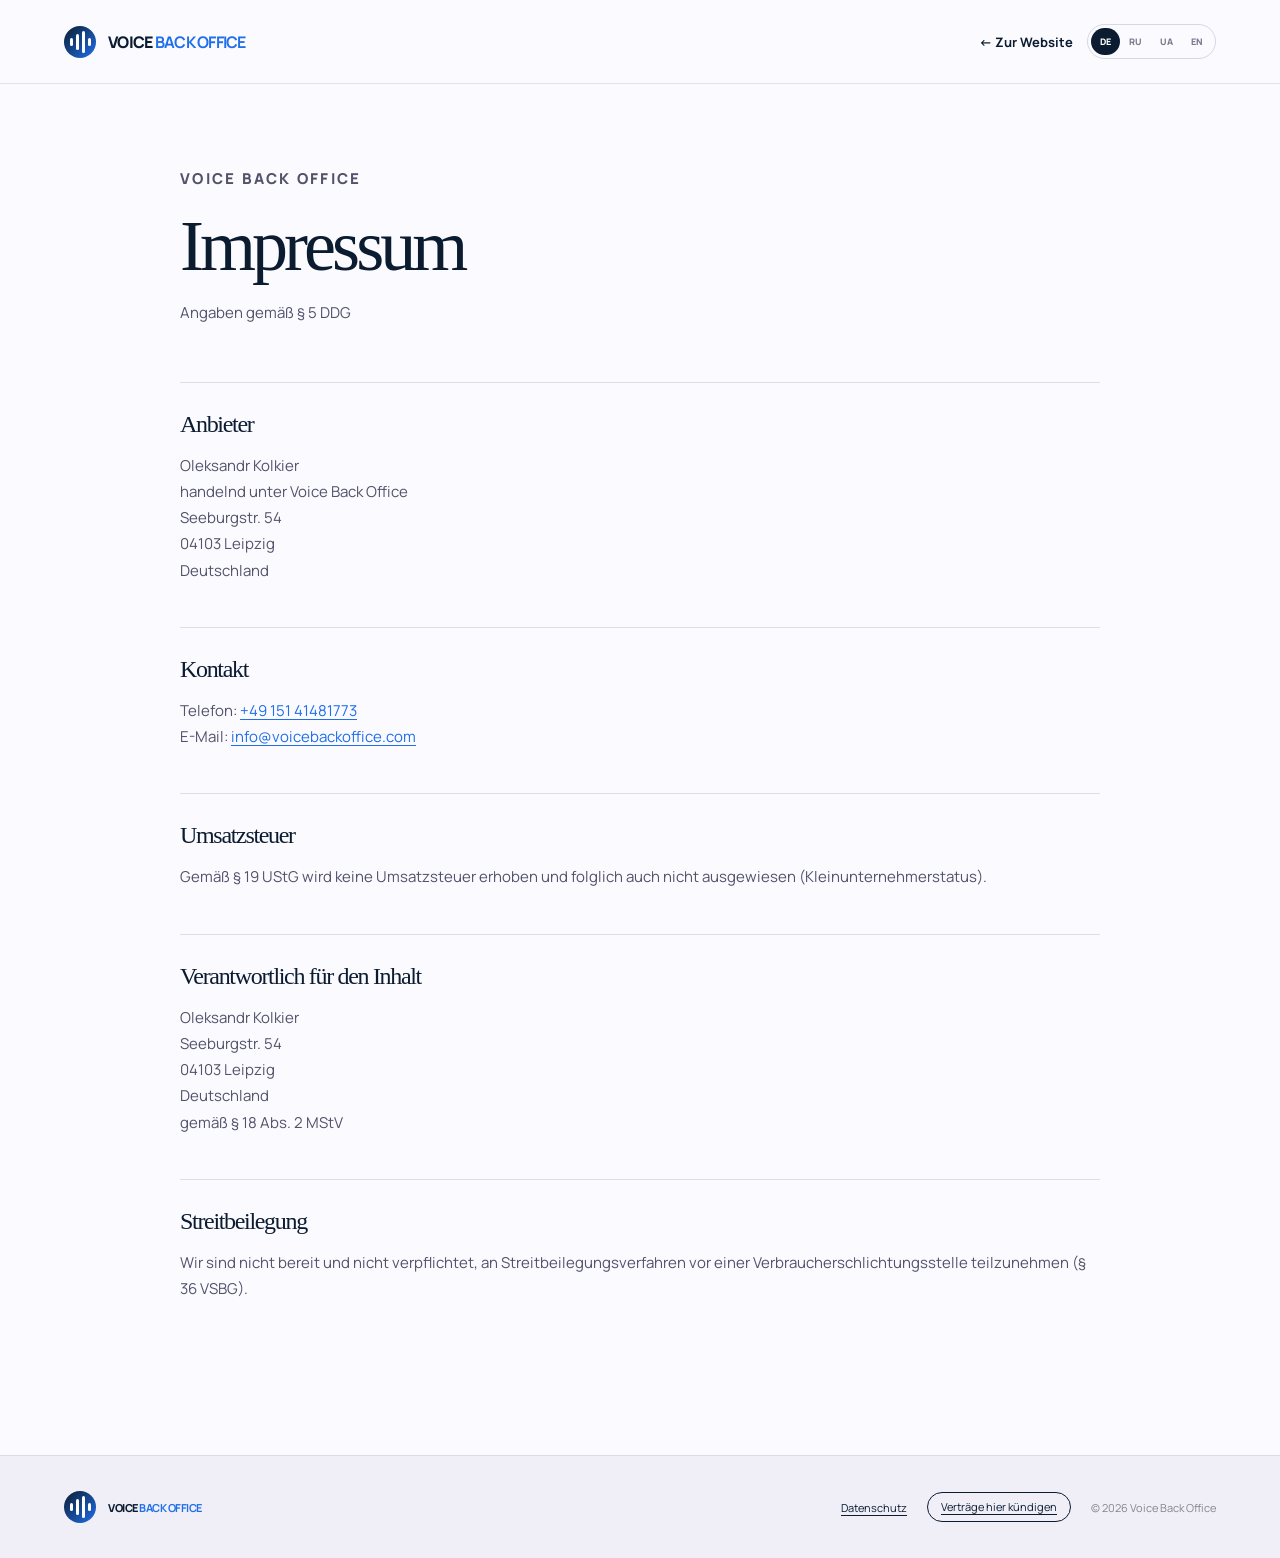
==== commit abfc4de1: "Add security/secure-channel section and complete legal pages Wire the previously-orphaned "security"" ====
--- a/imprint.html
+++ b/imprint.html
@@ -13,25 +13,33 @@
       <p class="privacy-kicker">Voice Back Office</p><h1>Impressum</h1><p class="privacy-updated">Angaben gemäß § 5 DDG</p>
       <section><h2>Anbieter</h2><p>Oleksandr Kolkier<br>handelnd unter Voice Back Office<br>Seeburgstr. 54<br>04103 Leipzig<br>Deutschland</p></section>
       <section><h2>Kontakt</h2><p>Telefon: <a href="tel:+4915141481773">+49 151 41481773</a><br>E-Mail: <a href="mailto:info@voicebackoffice.com">info@voicebackoffice.com</a></p></section>
-      <section><h2>Verantwortlich für den Inhalt</h2><p>Oleksandr Kolkier<br>Seeburgstr. 54<br>04103 Leipzig<br>Deutschland</p></section>
+      <section><h2>Umsatzsteuer</h2><p>Gemäß § 19 UStG wird keine Umsatzsteuer erhoben und folglich auch nicht ausgewiesen (Kleinunternehmerstatus).</p></section>
+      <section><h2>Verantwortlich für den Inhalt</h2><p>Oleksandr Kolkier<br>Seeburgstr. 54<br>04103 Leipzig<br>Deutschland<br>gemäß § 18 Abs. 2 MStV</p></section>
+      <section><h2>Streitbeilegung</h2><p>Wir sind nicht bereit und nicht verpflichtet, an Streitbeilegungsverfahren vor einer Verbraucherschlichtungsstelle teilzunehmen (§ 36 VSBG).</p></section>
     </article>
     <article data-language="ru" hidden>
       <p class="privacy-kicker">Voice Back Office</p><h1>Выходные данные</h1><p class="privacy-updated">Информация о владельце сайта</p>
       <section><h2>Владелец</h2><p>Oleksandr Kolkier<br>работающий под названием Voice Back Office<br>Seeburgstr. 54<br>04103 Leipzig<br>Германия</p></section>
       <section><h2>Контакт</h2><p>Телефон: <a href="tel:+4915141481773">+49 151 41481773</a><br>Электронная почта: <a href="mailto:info@voicebackoffice.com">info@voicebackoffice.com</a></p></section>
-      <section><h2>Ответственный за содержание</h2><p>Oleksandr Kolkier<br>Seeburgstr. 54<br>04103 Leipzig<br>Германия</p></section>
+      <section><h2>НДС</h2><p>Согласно § 19 UStG НДС не взимается и не указывается (статус мелкого предпринимателя, Kleinunternehmer).</p></section>
+      <section><h2>Ответственный за содержание</h2><p>Oleksandr Kolkier<br>Seeburgstr. 54<br>04103 Leipzig<br>Германия<br>согласно § 18 Abs. 2 MStV</p></section>
+      <section><h2>Разрешение споров</h2><p>Мы не готовы и не обязаны участвовать в процедуре разрешения споров перед третейским органом по защите прав потребителей (§ 36 VSBG).</p></section>
     </article>
     <article data-language="uk" hidden>
       <p class="privacy-kicker">Voice Back Office</p><h1>Вихідні дані</h1><p class="privacy-updated">Інформація про власника сайту</p>
       <section><h2>Власник</h2><p>Oleksandr Kolkier<br>який діє під назвою Voice Back Office<br>Seeburgstr. 54<br>04103 Leipzig<br>Німеччина</p></section>
       <section><h2>Контакт</h2><p>Телефон: <a href="tel:+4915141481773">+49 151 41481773</a><br>Електронна пошта: <a href="mailto:info@voicebackoffice.com">info@voicebackoffice.com</a></p></section>
-      <section><h2>Відповідальний за зміст</h2><p>Oleksandr Kolkier<br>Seeburgstr. 54<br>04103 Leipzig<br>Німеччина</p></section>
+      <section><h2>ПДВ</h2><p>Згідно з § 19 UStG ПДВ не стягується і не вказується (статус дрібного підприємця, Kleinunternehmer).</p></section>
+      <section><h2>Відповідальний за зміст</h2><p>Oleksandr Kolkier<br>Seeburgstr. 54<br>04103 Leipzig<br>Німеччина<br>згідно з § 18 Abs. 2 MStV</p></section>
+      <section><h2>Вирішення спорів</h2><p>Ми не готові і не зобов'язані брати участь у процедурі вирішення спорів перед третейським органом із захисту прав споживачів (§ 36 VSBG).</p></section>
     </article>
     <article data-language="en" hidden>
       <p class="privacy-kicker">Voice Back Office</p><h1>Legal notice</h1><p class="privacy-updated">Provider information</p>
       <section><h2>Provider</h2><p>Oleksandr Kolkier<br>trading as Voice Back Office<br>Seeburgstr. 54<br>04103 Leipzig<br>Germany</p></section>
       <section><h2>Contact</h2><p>Phone: <a href="tel:+4915141481773">+49 151 41481773</a><br>Email: <a href="mailto:info@voicebackoffice.com">info@voicebackoffice.com</a></p></section>
-      <section><h2>Responsible for content</h2><p>Oleksandr Kolkier<br>Seeburgstr. 54<br>04103 Leipzig<br>Germany</p></section>
+      <section><h2>VAT</h2><p>In accordance with § 19 UStG, no VAT is charged or shown (small business / Kleinunternehmer status).</p></section>
+      <section><h2>Responsible for content</h2><p>Oleksandr Kolkier<br>Seeburgstr. 54<br>04103 Leipzig<br>Germany<br>pursuant to § 18 (2) MStV</p></section>
+      <section><h2>Dispute resolution</h2><p>We are not willing and not obliged to participate in dispute resolution proceedings before a consumer arbitration board (§ 36 VSBG).</p></section>
     </article>
   </main>
   <footer><a class="logo" href="index.html"><span class="logo-mark"><i></i><i></i><i></i><i></i></span><span>VOICE <b>BACK OFFICE</b></span></a><nav class="footer-links"><a href="privacy.html?lang=de">Datenschutz</a><a class="footer-cancel" data-copy="cancel" href="mailto:info@voicebackoffice.com?subject=K%C3%BCndigung%20eines%20Vertrags">Verträge hier kündigen</a><span>© 2026 Voice Back Office</span></nav></footer>
--- a/styles.css
+++ b/styles.css
@@ -4,7 +4,7 @@
 @media(max-width:560px){.header{height:70px}.hero{padding:56px 20px}.hero h1{font-size:43px}.hero-lead{font-size:15px}.hero-actions{align-items:stretch;flex-direction:column;gap:10px}.button{width:100%}.text-link{text-align:center}.voice-card{padding:20px 16px}.section{padding:78px 20px}.section-heading h2,.demo h2{font-size:40px}.steps article{min-height:280px}.form-row{grid-template-columns:1fr}.demo-form{padding:22px 18px}.form-head{align-items:flex-start;flex-direction:column;gap:7px}footer{align-items:flex-start;flex-direction:column;gap:12px}.metrics strong{font-size:48px}}
 
 /* 2026 premium editorial redesign */
-body{background:#f8f5f2}main{display:flex;flex-direction:column}.hero{order:1}.ticker{order:2}.industries{order:3}.problems{order:4}.how{order:5}.platform{order:6}.launch{order:7}.operations{order:8}.demo{order:9}.partners{order:10}h1,h2{font-family:Georgia,'Times New Roman',serif;font-weight:400!important;letter-spacing:-.055em!important}.hero h1 em,.section h2 em,.demo h2 em{font-style:italic;font-weight:400}.header{background:rgba(20,18,34,.96);backdrop-filter:blur(18px);position:sticky;top:0}.main-nav{display:flex;gap:28px;margin-left:auto;margin-right:32px}.main-nav a{font-size:11px;color:#c9c6d4;transition:.2s}.main-nav a:hover{color:#fff}.header-tools{display:flex;align-items:center;gap:18px}.logo b{color:#f17aa1}.logo-mark{background:linear-gradient(135deg,#6256d8,#ef5b8d)}.logo-mark i{background:#fff}.hero{background:radial-gradient(circle at 88% 15%,rgba(98,86,216,.3),transparent 35%),linear-gradient(145deg,#151322,#20172b 65%,#151322);padding-top:104px}.button-primary{background:linear-gradient(135deg,#f47da4,#e94d82);color:#fff;box-shadow:0 12px 34px rgba(239,91,141,.25)}.ticker{color:#fff;background:linear-gradient(90deg,#6256d8,#8c4fbd,#ef5b8d)}.ticker span{color:#fff}.assistant-orb{background:radial-gradient(circle,rgba(239,91,141,.3),rgba(98,86,216,.12) 52%,transparent 70%)}.orb-core{background:conic-gradient(from 30deg,#ef5b8d,#f4a2bd,#6256d8,#ef5b8d);box-shadow:0 0 36px rgba(239,91,141,.36)}.wave i,.dialogue span{background:#ef5b8d;color:#fff}.eyebrow span{background:#ef5b8d;box-shadow:0 0 16px rgba(239,91,141,.7)}
+body{background:#f8f5f2}main{display:flex;flex-direction:column}.hero{order:1}.ticker{order:2}.industries{order:3}.problems{order:4}.how{order:5}.platform{order:6}.launch{order:7}.operations{order:8}.security{order:9}.demo{order:10}.partners{order:11}h1,h2{font-family:Georgia,'Times New Roman',serif;font-weight:400!important;letter-spacing:-.055em!important}.hero h1 em,.section h2 em,.demo h2 em{font-style:italic;font-weight:400}.header{background:rgba(20,18,34,.96);backdrop-filter:blur(18px);position:sticky;top:0}.main-nav{display:flex;gap:28px;margin-left:auto;margin-right:32px}.main-nav a{font-size:11px;color:#c9c6d4;transition:.2s}.main-nav a:hover{color:#fff}.header-tools{display:flex;align-items:center;gap:18px}.logo b{color:#f17aa1}.logo-mark{background:linear-gradient(135deg,#6256d8,#ef5b8d)}.logo-mark i{background:#fff}.hero{background:radial-gradient(circle at 88% 15%,rgba(98,86,216,.3),transparent 35%),linear-gradient(145deg,#151322,#20172b 65%,#151322);padding-top:104px}.button-primary{background:linear-gradient(135deg,#f47da4,#e94d82);color:#fff;box-shadow:0 12px 34px rgba(239,91,141,.25)}.ticker{color:#fff;background:linear-gradient(90deg,#6256d8,#8c4fbd,#ef5b8d)}.ticker span{color:#fff}.assistant-orb{background:radial-gradient(circle,rgba(239,91,141,.3),rgba(98,86,216,.12) 52%,transparent 70%)}.orb-core{background:conic-gradient(from 30deg,#ef5b8d,#f4a2bd,#6256d8,#ef5b8d);box-shadow:0 0 36px rgba(239,91,141,.36)}.wave i,.dialogue span{background:#ef5b8d;color:#fff}.eyebrow span{background:#ef5b8d;box-shadow:0 0 16px rgba(239,91,141,.7)}
 .platform{background:#fff}.platform-heading{display:grid;grid-template-columns:1.4fr .6fr;gap:10vw;align-items:end}.platform-heading>p{font-size:16px;line-height:1.8;color:var(--muted);margin:0 0 5px}.integration-board{display:grid;grid-template-columns:repeat(4,1fr);border-top:1px solid var(--line);border-left:1px solid var(--line);margin-top:70px}.integration-board article{min-height:260px;padding:30px 26px;border-right:1px solid var(--line);border-bottom:1px solid var(--line);transition:.25s}.integration-board article:hover{background:#f5f0f7;transform:translateY(-4px)}.integration-board span,.partner-options>article>span{font-size:10px;color:#9a96a3}.integration-board h3{font-size:19px;margin:72px 0 12px}.integration-board p,.integration-note{color:var(--muted);font-size:13px;line-height:1.65}.integration-note{text-align:right;margin-top:18px}
 .launch{background:#1a1728;color:#fff;display:grid;grid-template-columns:.9fr 1.1fr;gap:10vw}.launch-intro>p{color:#b5b1c0;line-height:1.75;max-width:540px;margin:28px 0}.button-light{background:#fff;color:#1a1728;margin-top:14px}.launch-timeline article{display:grid;grid-template-columns:55px 1fr;gap:22px;padding:30px 0;border-top:1px solid rgba(255,255,255,.15)}.launch-timeline article:last-child{border-bottom:1px solid rgba(255,255,255,.15)}.launch-timeline b{color:#f17aa1;font-size:11px}.launch-timeline h3{font-size:20px;margin:0 0 10px}.launch-timeline p{font-size:13px;line-height:1.65;color:#aaa6b5;margin:0}
 .operations{background:#eee9ef;display:grid;grid-template-columns:1fr 1fr;gap:18px}.operations-card,.operations-grid article{background:#fff;border-radius:18px;padding:42px}.operations-main{display:flex;flex-direction:column;justify-content:flex-end;min-height:550px;background:linear-gradient(150deg,#fff 30%,#f3e6ee)}.operations-main p{color:var(--muted);line-height:1.75;max-width:580px}.operations-grid{display:grid;gap:18px}.operations-grid article{min-height:170px;display:grid;grid-template-columns:58px 1fr;column-gap:18px}.operations-grid .feature-symbol{grid-row:1/3;width:52px;height:52px;border-radius:50%;display:grid;place-items:center;background:#ede9fa;color:#6256d8;font-size:22px}.operations-grid h3{font-size:18px;margin:4px 0 8px}.operations-grid p{color:var(--muted);font-size:13px;line-height:1.6;margin:0}
--- a/language.css
+++ b/language.css
@@ -272,3 +272,78 @@
   color: var(--ink);
   border-top-color: rgba(36,35,74,.1);
 }
+
+/* Voice Back Office — navy & blue rebrand, matches new VOB logo */
+:root {
+  --ink: #0b1c30;
+  --paper: #f7fafd;
+  --lime: #1f6feb;
+  --violet: #4f8ff7;
+  --muted: #55677d;
+  --line: rgba(11,28,48,.12);
+}
+
+body { background: var(--paper); }
+
+.logo-img { height: 60px; width: auto; display: block; }
+footer .logo-img { height: 46px; }
+
+.eyebrow span:first-child { background: var(--violet); box-shadow: 0 0 16px rgba(79,143,247,.4); }
+.button-primary { box-shadow: 0 10px 30px rgba(31,111,235,.24); }
+.hero-glow.one { background: var(--lime); opacity: .13; }
+.hero-glow.two { background: var(--violet); opacity: .13; }
+
+.assistant-orb { background: radial-gradient(circle, rgba(31,111,235,.2), rgba(79,143,247,.11) 52%, transparent 70%); }
+.orb-core { background: conic-gradient(from 30deg, #1f6feb, #7fb0f7, #0b1c30, #1f6feb); box-shadow: 0 0 35px rgba(31,111,235,.27); }
+
+.avatars span:first-child { background: #1f6feb; color: #fff; }
+.avatars span:nth-child(2) { background: #0b1c30; color: #fff; }
+.avatars span:nth-child(3) { background: #dce9ff; color: #123a75; }
+.avatars span:last-child { background: #d7e6fd; color: #123a75; }
+
+.voice-card { box-shadow: 0 34px 80px rgba(11,28,48,.16); }
+
+.ticker span { color: #d9e8ff; }
+
+.industry-card:hover { border-color: rgba(31,111,235,.28); box-shadow: 0 20px 38px rgba(11,28,48,.12); }
+.industry-card:nth-child(2n) { background: #f2f7ff; }
+
+.demo-form { box-shadow: 0 26px 70px rgba(11,28,48,.12); }
+
+.voice-demo-label span { box-shadow: 0 0 13px rgba(79,143,247,.7); }
+.voice-demo-button {
+  background: linear-gradient(110deg, var(--lime), #3a7ff0 58%, var(--violet));
+  box-shadow: 0 14px 34px rgba(31,111,235,.28);
+}
+.voice-demo-status { color: #3a5f92; }
+
+.demo-form input:focus, .demo-form textarea:focus { box-shadow: 0 0 0 3px rgba(79,143,247,.12); }
+.task-options label:has(input:checked) { background: rgba(79,143,247,.08); }
+
+.logo-mark { background: linear-gradient(135deg, #0b1c30, #1f6feb); }
+.logo b { color: #1f6feb; }
+.launch-timeline b { color: #4f8ff7; }
+.operations-grid .feature-symbol { background: #e8f1ff; color: #1f6feb; }
+.partners { background: linear-gradient(145deg, #0b1c30, #123a75 58%, #1f6feb); }
+.partner-button { color: #0b1c30; }
+.partner-copy p, .partner-options p { color: #d7e3fb; }
+
+.demo li:before { background: rgba(31,111,235,.12); }
+.integration-board article:hover { background: #eef4ff; }
+.operations { background: #eef3fb; }
+.operations-main { background: linear-gradient(150deg,#fff 30%,#e8f1ff); }
+.industry-card { background: #f4f8fd; }
+
+.security { background: #fff; }
+.security-quote {
+  max-width: 640px;
+  margin: 0 auto 55px;
+  padding: 0;
+  text-align: center;
+  font-family: Georgia, 'Times New Roman', serif;
+  font-style: italic;
+  font-size: clamp(20px, 2.4vw, 28px);
+  line-height: 1.5;
+  color: var(--ink);
+}
+.security .step-icon { font-size: 20px; }
